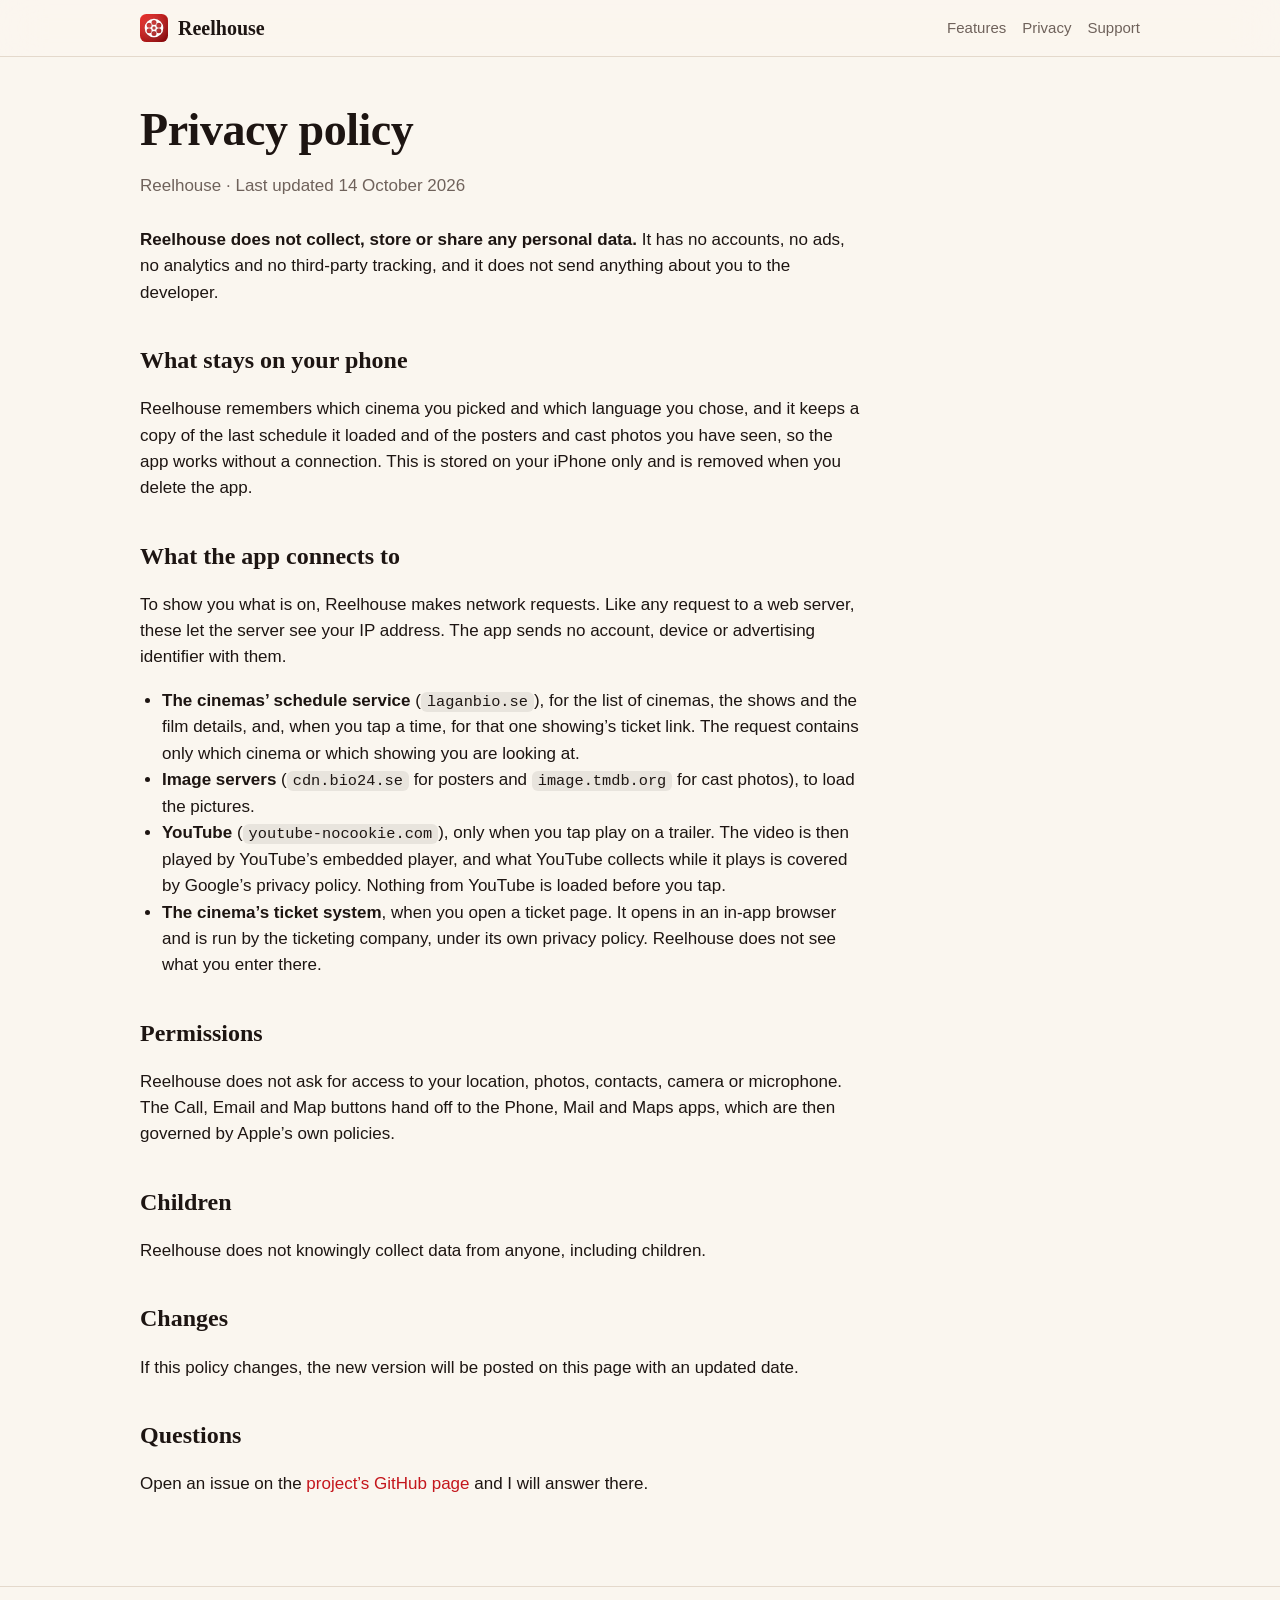
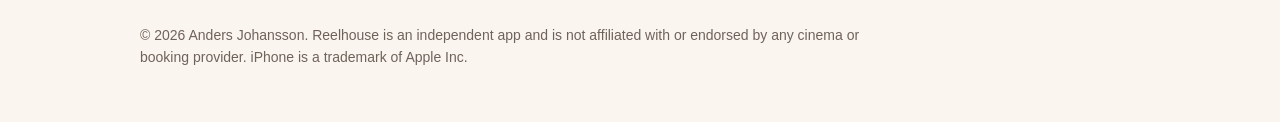
==== privacy.html @ 4448a826 "Site: home, privacy and support pages, with an app icon whose reel spins on scroll Co-Authored-By: C" ====
<!doctype html>
<html lang="en">
<head>
  <meta charset="utf-8">
  <meta name="viewport" content="width=device-width, initial-scale=1">
  <title>Privacy policy – Reelhouse</title>
  <meta name="description" content="Reelhouse does not collect, store or share any personal data. Read what the app connects to and what it keeps on your phone.">
  <meta name="theme-color" content="#78101a">
  <link rel="icon" type="image/png" href="assets/favicon.png">
  <link rel="apple-touch-icon" href="assets/apple-touch-icon.png">
  <link rel="stylesheet" href="style.css">
</head>
<body>
<header class="site-header">
  <div class="wrap">
    <a class="brand" href="./"><span class="brand-icon"><svg class="app-icon" viewBox="0 0 1024 1024" aria-hidden="true" xmlns="http://www.w3.org/2000/svg"><defs><linearGradient id="gp" x1="0" y1="0" x2="1" y2="1"><stop offset="0" stop-color="#ed332e"/><stop offset="1" stop-color="#800509"/></linearGradient><radialGradient id="wp" cx=".5" cy=".5" r=".55"><stop offset="0" stop-color="#fff" stop-opacity=".18"/><stop offset="1" stop-color="#fff" stop-opacity="0"/></radialGradient><clipPath id="cp"><rect width="1024" height="1024" rx="229"/></clipPath><filter id="sp" x="-20%" y="-20%" width="140%" height="140%"><feDropShadow dx="0" dy="14" stdDeviation="18" flood-opacity=".35"/></filter></defs><g clip-path="url(#cp)"><rect width="1024" height="1024" fill="url(#gp)"/><rect width="1024" height="1024" fill="url(#wp)"/><g filter="url(#sp)"><g class="reel"><path fill="#fff" fill-rule="evenodd" d="M172.0 512.0a340 340 0 1 0 680 0a340 340 0 1 0 -680 0ZM597.5 614.5a92 92 0 1 0 184 0a92 92 0 1 0 -184 0ZM420.0 717.0a92 92 0 1 0 184 0a92 92 0 1 0 -184 0ZM242.5 614.5a92 92 0 1 0 184 0a92 92 0 1 0 -184 0ZM242.5 409.5a92 92 0 1 0 184 0a92 92 0 1 0 -184 0ZM420.0 307.0a92 92 0 1 0 184 0a92 92 0 1 0 -184 0ZM597.5 409.5a92 92 0 1 0 184 0a92 92 0 1 0 -184 0ZM450.0 512.0a62 62 0 1 0 124 0a62 62 0 1 0 -124 0Z"/></g></g></g></svg></span>Reelhouse</a>
    <nav aria-label="Main"><a href="./#features">Features</a><a href="privacy.html">Privacy</a><a href="support.html">Support</a></nav>
  </div>
</header>
<main class="wrap">
  <article class="prose">
    <h1>Privacy policy</h1>
    <p class="meta">Reelhouse &middot; Last updated 14 October 2026</p>

    <p><strong>Reelhouse does not collect, store or share any personal data.</strong> It has no accounts, no ads, no analytics and no third-party tracking, and it does not send anything about you to the developer.</p>

    <h2>What stays on your phone</h2>
    <p>Reelhouse remembers which cinema you picked and which language you chose, and it keeps a copy of the last schedule it loaded and of the posters and cast photos you have seen, so the app works without a connection. This is stored on your iPhone only and is removed when you delete the app.</p>

    <h2>What the app connects to</h2>
    <p>To show you what is on, Reelhouse makes network requests. Like any request to a web server, these let the server see your IP address. The app sends no account, device or advertising identifier with them.</p>
    <ul>
      <li><strong>The cinemas&rsquo; schedule service</strong> (<code>laganbio.se</code>), for the list of cinemas, the shows and the film details, and, when you tap a time, for that one showing&rsquo;s ticket link. The request contains only which cinema or which showing you are looking at.</li>
      <li><strong>Image servers</strong> (<code>cdn.bio24.se</code> for posters and <code>image.tmdb.org</code> for cast photos), to load the pictures.</li>
      <li><strong>YouTube</strong> (<code>youtube-nocookie.com</code>), only when you tap play on a trailer. The video is then played by YouTube&rsquo;s embedded player, and what YouTube collects while it plays is covered by Google&rsquo;s privacy policy. Nothing from YouTube is loaded before you tap.</li>
      <li><strong>The cinema&rsquo;s ticket system</strong>, when you open a ticket page. It opens in an in-app browser and is run by the ticketing company, under its own privacy policy. Reelhouse does not see what you enter there.</li>
    </ul>

    <h2>Permissions</h2>
    <p>Reelhouse does not ask for access to your location, photos, contacts, camera or microphone. The Call, Email and Map buttons hand off to the Phone, Mail and Maps apps, which are then governed by Apple&rsquo;s own policies.</p>

    <h2>Children</h2>
    <p>Reelhouse does not knowingly collect data from anyone, including children.</p>

    <h2>Changes</h2>
    <p>If this policy changes, the new version will be posted on this page with an updated date.</p>

    <h2>Questions</h2>
    <p>Open an issue on the <a href="https://github.com/iDrewn/reelhouse-web/issues">project&rsquo;s GitHub page</a> and I will answer there.</p>
  </article>
</main>
<footer>
  <div class="wrap">
    <p>&copy; 2026 Anders Johansson. Reelhouse is an independent app and is not affiliated with or endorsed by any cinema or booking provider. iPhone is a trademark of Apple Inc.</p>
  </div>
</footer>
<script src="assets/spin.js" defer></script>
</body>
</html>
---- style.css ----
:root {
  --bg: #faf6ef;
  --surface: #ffffff;
  --text: #1d1512;
  --muted: #6f625b;
  --line: #e4d9cc;
  --accent: #c4161c;
  --gold: #a96f08;
  --gold-bright: #f2b53c;
  --cream: #fff3dc;
  --radius: 18px;
  --maxw: 1040px;
  --serif: ui-serif, "Iowan Old Style", "Palatino Linotype", Palatino, Georgia, serif;
}
@media (prefers-color-scheme: dark) {
  :root {
    --bg: #0e0a0a;
    --surface: #1a1413;
    --text: #f6efe6;
    --muted: #b5a79b;
    --line: #3a2d2a;
    --accent: #ff6a5f;
    --gold: #f2b53c;
  }
}
* { box-sizing: border-box; }
html { -webkit-text-size-adjust: 100%; scroll-behavior: smooth; }
body {
  margin: 0;
  background: var(--bg);
  color: var(--text);
  font: 17px/1.55 -apple-system, BlinkMacSystemFont, "SF Pro Text", "Segoe UI", Roboto, Helvetica, Arial, sans-serif;
}
a { color: var(--accent); text-decoration: none; }
a:hover { text-decoration: underline; }
img { max-width: 100%; height: auto; display: block; }
.wrap { max-width: var(--maxw); margin: 0 auto; padding: 0 20px; }

/* Header */
.site-header { position: sticky; top: 0; z-index: 10; backdrop-filter: saturate(180%) blur(20px); -webkit-backdrop-filter: saturate(180%) blur(20px);
  background: color-mix(in srgb, var(--bg) 82%, transparent); border-bottom: 1px solid var(--line); }
.site-header .wrap { display: flex; align-items: center; justify-content: space-between; flex-wrap: wrap; gap: 2px 16px; min-height: 56px; padding-top: 8px; padding-bottom: 8px; }
.brand { display: flex; align-items: center; gap: 10px; font-family: var(--serif); font-weight: 800; font-size: 20px; color: var(--text); }
.brand-icon { display: block; width: 28px; height: 28px; }
.app-icon { display: block; width: 100%; height: 100%; }
nav a { margin-right: 16px; color: var(--muted); font-size: 15px; white-space: nowrap; }
nav a:last-child { margin-right: 0; }
nav a:hover { color: var(--text); text-decoration: none; }

/* Hero: a curtain, a spotlight and a row of marquee bulbs. Always dark. */
.stage {
  color: var(--cream);
  background:
    radial-gradient(ellipse 60% 55% at 50% 38%, rgba(255, 214, 140, .22), transparent 70%),
    repeating-linear-gradient(90deg, rgba(0, 0, 0, .14) 0 18px, transparent 18px 46px),
    linear-gradient(160deg, #78101a 0%, #3d0a10 55%, #14070a 100%);
}
.hero { padding: 72px 0 40px; text-align: center; }
.hero .icon { width: 128px; height: 128px; margin: 0 auto 24px; filter: drop-shadow(0 18px 26px rgba(0, 0, 0, .55)); }
.hero h1 { font-family: var(--serif); font-size: clamp(44px, 9vw, 78px); line-height: 1.02; margin: 0 0 14px; letter-spacing: -0.01em; color: var(--cream); text-shadow: 0 2px 24px rgba(0, 0, 0, .4); }
.hero p.lead { font-size: clamp(19px, 3vw, 24px); color: rgba(255, 243, 220, .82); max-width: 640px; margin: 0 auto 26px; }
.badge { display: inline-flex; align-items: center; gap: 8px; padding: 6px 16px; border-radius: 999px; border: 1px solid rgba(242, 181, 60, .6); background: rgba(0, 0, 0, .28);
  font-size: 13px; letter-spacing: .08em; text-transform: uppercase; color: var(--gold-bright); }
.badge::before { content: ""; width: 8px; height: 8px; border-radius: 50%; background: var(--gold-bright); box-shadow: 0 0 10px 2px rgba(242, 181, 60, .7); }
.hero .showcase { margin-top: 48px; display: flex; gap: 22px; justify-content: center; align-items: flex-end; flex-wrap: wrap; }
.hero .showcase img { width: min(300px, 28vw); min-width: 210px; border-radius: 34px; box-shadow: 0 28px 56px rgba(0, 0, 0, .6); }
.hero .showcase img.center { transform: translateY(-18px); width: min(330px, 30vw); min-width: 230px; }
.hero .note { margin: 18px auto 0; color: rgba(255, 243, 220, .6); font-size: 14px; }
.bulbs { height: 18px; background: radial-gradient(circle at 11px 9px, var(--gold-bright) 3.5px, rgba(242, 181, 60, 0) 6px) 0 0 / 28px 18px repeat-x; opacity: .95; }

/* Sections */
section { padding: 60px 0; }
section h2 { font-family: var(--serif); font-size: clamp(28px, 5vw, 42px); line-height: 1.1; letter-spacing: -0.01em; margin: 0 0 12px; }
section .sub { color: var(--muted); max-width: 640px; margin: 0 0 32px; }
.grid { display: grid; gap: 18px; grid-template-columns: repeat(auto-fit, minmax(260px, 1fr)); }

/* Ticket-stub cards */
.ticket { position: relative; background: var(--surface); border: 1px solid var(--line); border-radius: 14px; padding: 24px 24px 22px 30px; overflow: hidden; }
.ticket::before { content: ""; position: absolute; left: 0; top: 0; bottom: 0; width: 8px;
  background: radial-gradient(circle at 0 9px, var(--bg) 4px, transparent 4.5px) 0 0 / 8px 18px repeat-y, var(--accent); opacity: .95; }
.ticket h3 { margin: 0 0 6px; font-family: var(--serif); font-size: 21px; }
.ticket p { margin: 0; color: var(--muted); }
.ticket .kicker { font-size: 12px; letter-spacing: .1em; text-transform: uppercase; color: var(--gold); font-weight: 700; margin-bottom: 8px; }

/* Screens on a film strip */
.reel { background: #120d0c; color: #f6efe6; padding: 72px 0; position: relative; }
.reel::before, .reel::after { content: ""; position: absolute; left: 0; right: 0; height: 14px;
  background: repeating-linear-gradient(90deg, var(--bg) 0 16px, transparent 16px 34px); opacity: .9; }
.reel::before { top: 22px; }
.reel::after { bottom: 22px; }
.reel h2 { color: #fff3dc; }
.reel .sub { color: #b9aaa0; }
.screens { display: grid; gap: 18px; grid-template-columns: repeat(auto-fit, minmax(170px, 1fr)); align-items: start; }
.screens figure { margin: 0; }
.screens img { border-radius: 22px; border: 1px solid rgba(255, 255, 255, .12); box-shadow: 0 18px 36px rgba(0, 0, 0, .5); }
.screens figcaption { margin-top: 10px; color: #b9aaa0; font-size: 14px; text-align: center; }

.facts { display: grid; gap: 28px; grid-template-columns: repeat(auto-fit, minmax(300px, 1fr)); }
.facts h3 { margin: 0 0 8px; font-family: var(--serif); font-size: 20px; }
.facts ul { margin: 0; padding-left: 20px; color: var(--muted); }
.facts li { margin: 4px 0; }

/* Text pages */
.prose { max-width: 720px; padding: 48px 0 72px; }
.prose h1 { font-family: var(--serif); font-size: clamp(32px, 6vw, 46px); line-height: 1.1; margin: 0 0 8px; letter-spacing: -0.01em; }
.prose h2 { font-family: var(--serif); font-size: 24px; margin: 36px 0 8px; }
.prose p, .prose li { color: var(--text); }
.prose .meta { color: var(--muted); margin-bottom: 28px; }
.prose ul { padding-left: 22px; }
.prose code { background: color-mix(in srgb, var(--text) 8%, transparent); padding: 1px 6px; border-radius: 6px; font-size: .9em; }
.prose details { background: var(--surface); border: 1px solid var(--line); border-radius: 14px; padding: 14px 18px; margin: 12px 0; }
.prose summary { cursor: pointer; font-weight: 600; }
.prose details p { margin: 10px 0 0; color: var(--muted); }

.button { display: inline-block; padding: 11px 22px; border-radius: 999px; background: var(--accent); color: #fff; font-weight: 600; }
.button:hover { text-decoration: none; filter: brightness(1.08); }
.button.secondary { background: var(--surface); color: var(--text); border: 1px solid var(--line); }

footer { border-top: 1px solid var(--line); padding: 32px 0 48px; color: var(--muted); font-size: 14px; }
footer p { margin: 6px 0; max-width: 760px; }
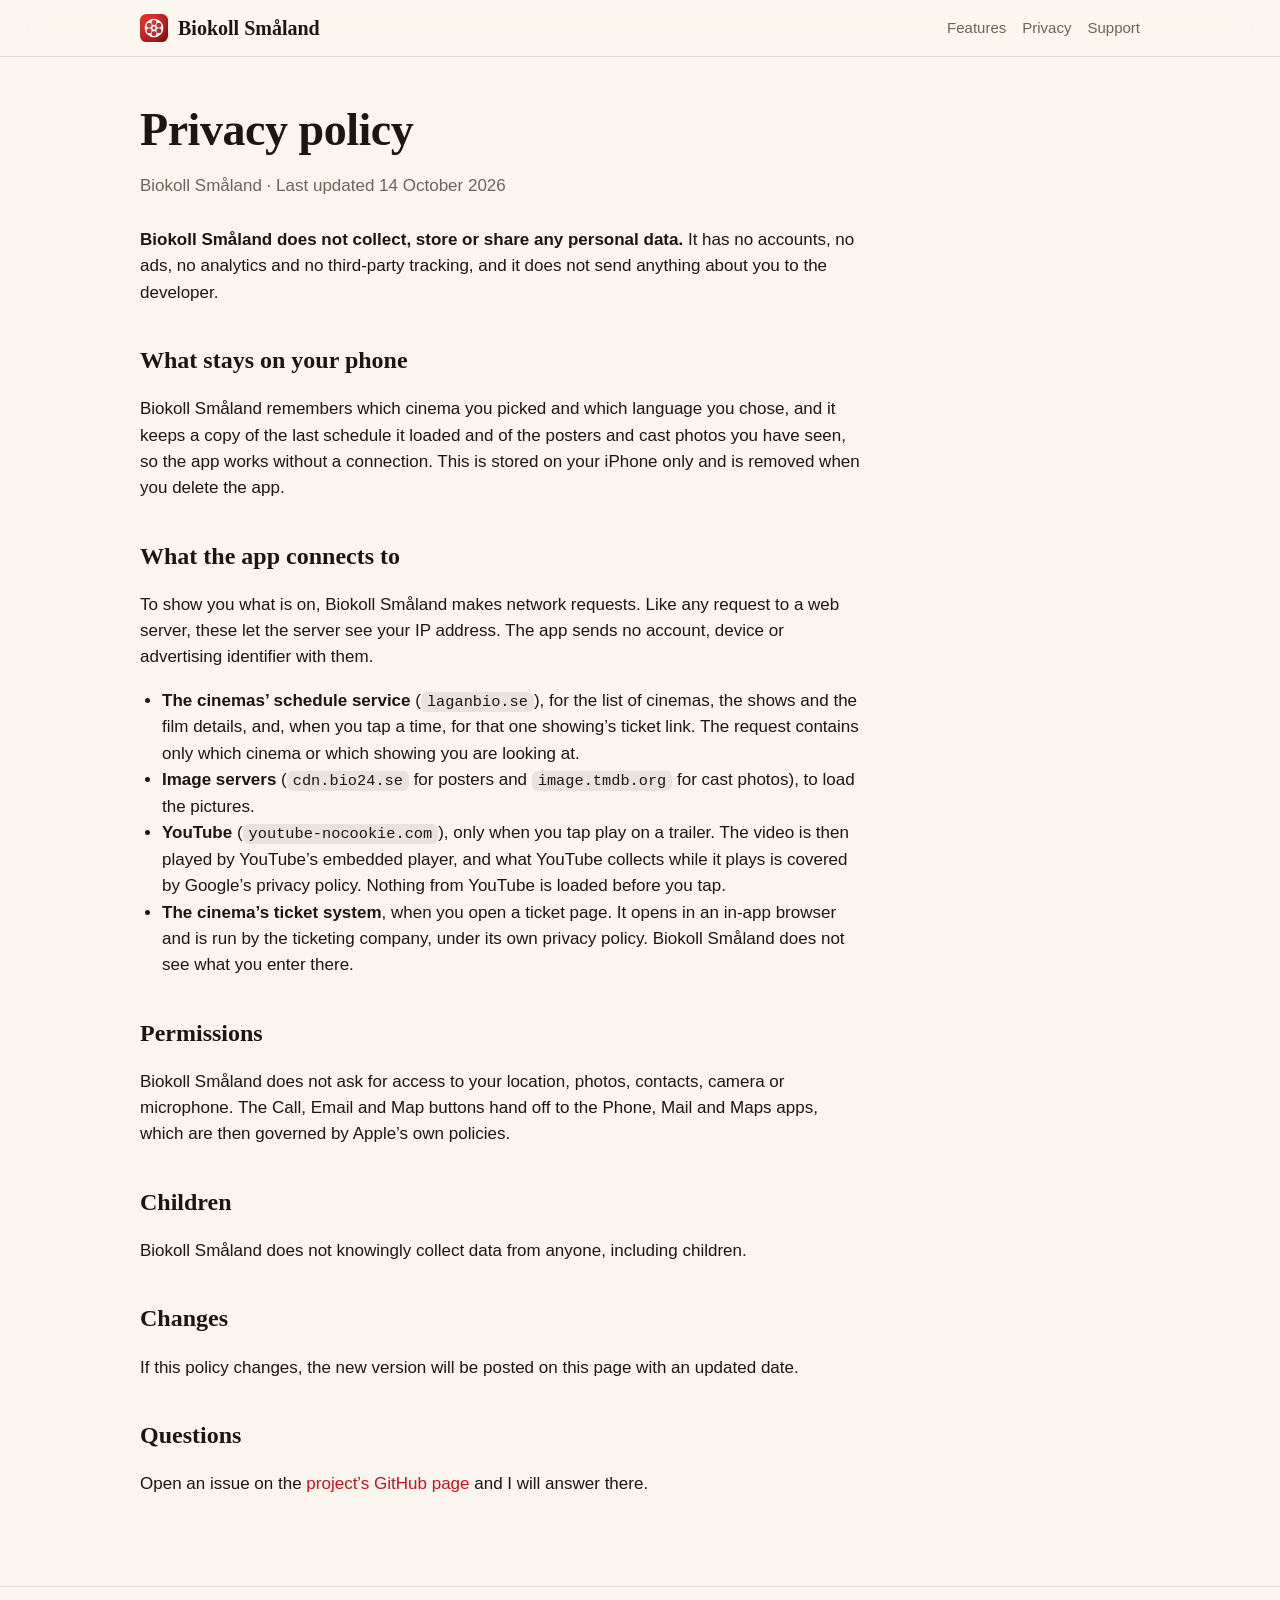
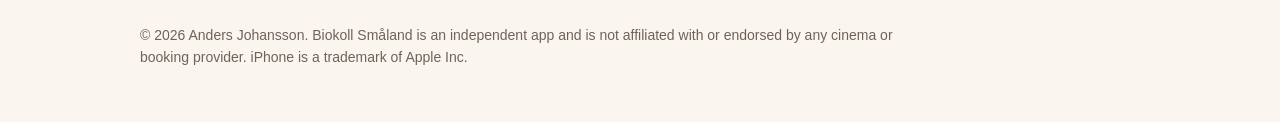
==== commit 03ab04af: "Site: the app is now called Biokoll Småland (pages, social preview and README) Co-Authored-By: Claud" ====
--- a/privacy.html
+++ b/privacy.html
@@ -3,8 +3,8 @@
 <head>
   <meta charset="utf-8">
   <meta name="viewport" content="width=device-width, initial-scale=1">
-  <title>Privacy policy – Reelhouse</title>
-  <meta name="description" content="Reelhouse does not collect, store or share any personal data. Read what the app connects to and what it keeps on your phone.">
+  <title>Privacy policy – Biokoll Sm&aring;land</title>
+  <meta name="description" content="Biokoll Sm&aring;land does not collect, store or share any personal data. Read what the app connects to and what it keeps on your phone.">
   <meta name="theme-color" content="#78101a">
   <link rel="icon" type="image/png" href="assets/favicon.png">
   <link rel="apple-touch-icon" href="assets/apple-touch-icon.png">
@@ -13,34 +13,34 @@
 <body>
 <header class="site-header">
   <div class="wrap">
-    <a class="brand" href="./"><span class="brand-icon"><svg class="app-icon" viewBox="0 0 1024 1024" aria-hidden="true" xmlns="http://www.w3.org/2000/svg"><defs><linearGradient id="gp" x1="0" y1="0" x2="1" y2="1"><stop offset="0" stop-color="#ed332e"/><stop offset="1" stop-color="#800509"/></linearGradient><radialGradient id="wp" cx=".5" cy=".5" r=".55"><stop offset="0" stop-color="#fff" stop-opacity=".18"/><stop offset="1" stop-color="#fff" stop-opacity="0"/></radialGradient><clipPath id="cp"><rect width="1024" height="1024" rx="229"/></clipPath><filter id="sp" x="-20%" y="-20%" width="140%" height="140%"><feDropShadow dx="0" dy="14" stdDeviation="18" flood-opacity=".35"/></filter></defs><g clip-path="url(#cp)"><rect width="1024" height="1024" fill="url(#gp)"/><rect width="1024" height="1024" fill="url(#wp)"/><g filter="url(#sp)"><g class="reel"><path fill="#fff" fill-rule="evenodd" d="M172.0 512.0a340 340 0 1 0 680 0a340 340 0 1 0 -680 0ZM597.5 614.5a92 92 0 1 0 184 0a92 92 0 1 0 -184 0ZM420.0 717.0a92 92 0 1 0 184 0a92 92 0 1 0 -184 0ZM242.5 614.5a92 92 0 1 0 184 0a92 92 0 1 0 -184 0ZM242.5 409.5a92 92 0 1 0 184 0a92 92 0 1 0 -184 0ZM420.0 307.0a92 92 0 1 0 184 0a92 92 0 1 0 -184 0ZM597.5 409.5a92 92 0 1 0 184 0a92 92 0 1 0 -184 0ZM450.0 512.0a62 62 0 1 0 124 0a62 62 0 1 0 -124 0Z"/></g></g></g></svg></span>Reelhouse</a>
+    <a class="brand" href="./"><span class="brand-icon"><svg class="app-icon" viewBox="0 0 1024 1024" aria-hidden="true" xmlns="http://www.w3.org/2000/svg"><defs><linearGradient id="gp" x1="0" y1="0" x2="1" y2="1"><stop offset="0" stop-color="#ed332e"/><stop offset="1" stop-color="#800509"/></linearGradient><radialGradient id="wp" cx=".5" cy=".5" r=".55"><stop offset="0" stop-color="#fff" stop-opacity=".18"/><stop offset="1" stop-color="#fff" stop-opacity="0"/></radialGradient><clipPath id="cp"><rect width="1024" height="1024" rx="229"/></clipPath><filter id="sp" x="-20%" y="-20%" width="140%" height="140%"><feDropShadow dx="0" dy="14" stdDeviation="18" flood-opacity=".35"/></filter></defs><g clip-path="url(#cp)"><rect width="1024" height="1024" fill="url(#gp)"/><rect width="1024" height="1024" fill="url(#wp)"/><g filter="url(#sp)"><g class="reel"><path fill="#fff" fill-rule="evenodd" d="M172.0 512.0a340 340 0 1 0 680 0a340 340 0 1 0 -680 0ZM597.5 614.5a92 92 0 1 0 184 0a92 92 0 1 0 -184 0ZM420.0 717.0a92 92 0 1 0 184 0a92 92 0 1 0 -184 0ZM242.5 614.5a92 92 0 1 0 184 0a92 92 0 1 0 -184 0ZM242.5 409.5a92 92 0 1 0 184 0a92 92 0 1 0 -184 0ZM420.0 307.0a92 92 0 1 0 184 0a92 92 0 1 0 -184 0ZM597.5 409.5a92 92 0 1 0 184 0a92 92 0 1 0 -184 0ZM450.0 512.0a62 62 0 1 0 124 0a62 62 0 1 0 -124 0Z"/></g></g></g></svg></span>Biokoll Sm&aring;land</a>
     <nav aria-label="Main"><a href="./#features">Features</a><a href="privacy.html">Privacy</a><a href="support.html">Support</a></nav>
   </div>
 </header>
 <main class="wrap">
   <article class="prose">
     <h1>Privacy policy</h1>
-    <p class="meta">Reelhouse &middot; Last updated 14 October 2026</p>
+    <p class="meta">Biokoll Sm&aring;land &middot; Last updated 14 October 2026</p>
 
-    <p><strong>Reelhouse does not collect, store or share any personal data.</strong> It has no accounts, no ads, no analytics and no third-party tracking, and it does not send anything about you to the developer.</p>
+    <p><strong>Biokoll Sm&aring;land does not collect, store or share any personal data.</strong> It has no accounts, no ads, no analytics and no third-party tracking, and it does not send anything about you to the developer.</p>
 
     <h2>What stays on your phone</h2>
-    <p>Reelhouse remembers which cinema you picked and which language you chose, and it keeps a copy of the last schedule it loaded and of the posters and cast photos you have seen, so the app works without a connection. This is stored on your iPhone only and is removed when you delete the app.</p>
+    <p>Biokoll Sm&aring;land remembers which cinema you picked and which language you chose, and it keeps a copy of the last schedule it loaded and of the posters and cast photos you have seen, so the app works without a connection. This is stored on your iPhone only and is removed when you delete the app.</p>
 
     <h2>What the app connects to</h2>
-    <p>To show you what is on, Reelhouse makes network requests. Like any request to a web server, these let the server see your IP address. The app sends no account, device or advertising identifier with them.</p>
+    <p>To show you what is on, Biokoll Sm&aring;land makes network requests. Like any request to a web server, these let the server see your IP address. The app sends no account, device or advertising identifier with them.</p>
     <ul>
       <li><strong>The cinemas&rsquo; schedule service</strong> (<code>laganbio.se</code>), for the list of cinemas, the shows and the film details, and, when you tap a time, for that one showing&rsquo;s ticket link. The request contains only which cinema or which showing you are looking at.</li>
       <li><strong>Image servers</strong> (<code>cdn.bio24.se</code> for posters and <code>image.tmdb.org</code> for cast photos), to load the pictures.</li>
       <li><strong>YouTube</strong> (<code>youtube-nocookie.com</code>), only when you tap play on a trailer. The video is then played by YouTube&rsquo;s embedded player, and what YouTube collects while it plays is covered by Google&rsquo;s privacy policy. Nothing from YouTube is loaded before you tap.</li>
-      <li><strong>The cinema&rsquo;s ticket system</strong>, when you open a ticket page. It opens in an in-app browser and is run by the ticketing company, under its own privacy policy. Reelhouse does not see what you enter there.</li>
+      <li><strong>The cinema&rsquo;s ticket system</strong>, when you open a ticket page. It opens in an in-app browser and is run by the ticketing company, under its own privacy policy. Biokoll Sm&aring;land does not see what you enter there.</li>
     </ul>
 
     <h2>Permissions</h2>
-    <p>Reelhouse does not ask for access to your location, photos, contacts, camera or microphone. The Call, Email and Map buttons hand off to the Phone, Mail and Maps apps, which are then governed by Apple&rsquo;s own policies.</p>
+    <p>Biokoll Sm&aring;land does not ask for access to your location, photos, contacts, camera or microphone. The Call, Email and Map buttons hand off to the Phone, Mail and Maps apps, which are then governed by Apple&rsquo;s own policies.</p>
 
     <h2>Children</h2>
-    <p>Reelhouse does not knowingly collect data from anyone, including children.</p>
+    <p>Biokoll Sm&aring;land does not knowingly collect data from anyone, including children.</p>
 
     <h2>Changes</h2>
     <p>If this policy changes, the new version will be posted on this page with an updated date.</p>
@@ -51,7 +51,7 @@
 </main>
 <footer>
   <div class="wrap">
-    <p>&copy; 2026 Anders Johansson. Reelhouse is an independent app and is not affiliated with or endorsed by any cinema or booking provider. iPhone is a trademark of Apple Inc.</p>
+    <p>&copy; 2026 Anders Johansson. Biokoll Sm&aring;land is an independent app and is not affiliated with or endorsed by any cinema or booking provider. iPhone is a trademark of Apple Inc.</p>
   </div>
 </footer>
 <script src="assets/spin.js" defer></script>
--- a/style.css
+++ b/style.css
@@ -57,7 +57,7 @@
 }
 .hero { padding: 72px 0 40px; text-align: center; }
 .hero .icon { width: 128px; height: 128px; margin: 0 auto 24px; filter: drop-shadow(0 18px 26px rgba(0, 0, 0, .55)); }
-.hero h1 { font-family: var(--serif); font-size: clamp(44px, 9vw, 78px); line-height: 1.02; margin: 0 0 14px; letter-spacing: -0.01em; color: var(--cream); text-shadow: 0 2px 24px rgba(0, 0, 0, .4); }
+.hero h1 { font-family: var(--serif); font-size: clamp(38px, 8vw, 72px); line-height: 1.02; margin: 0 0 14px; letter-spacing: -0.01em; color: var(--cream); text-shadow: 0 2px 24px rgba(0, 0, 0, .4); }
 .hero p.lead { font-size: clamp(19px, 3vw, 24px); color: rgba(255, 243, 220, .82); max-width: 640px; margin: 0 auto 26px; }
 .badge { display: inline-flex; align-items: center; gap: 8px; padding: 6px 16px; border-radius: 999px; border: 1px solid rgba(242, 181, 60, .6); background: rgba(0, 0, 0, .28);
   font-size: 13px; letter-spacing: .08em; text-transform: uppercase; color: var(--gold-bright); }
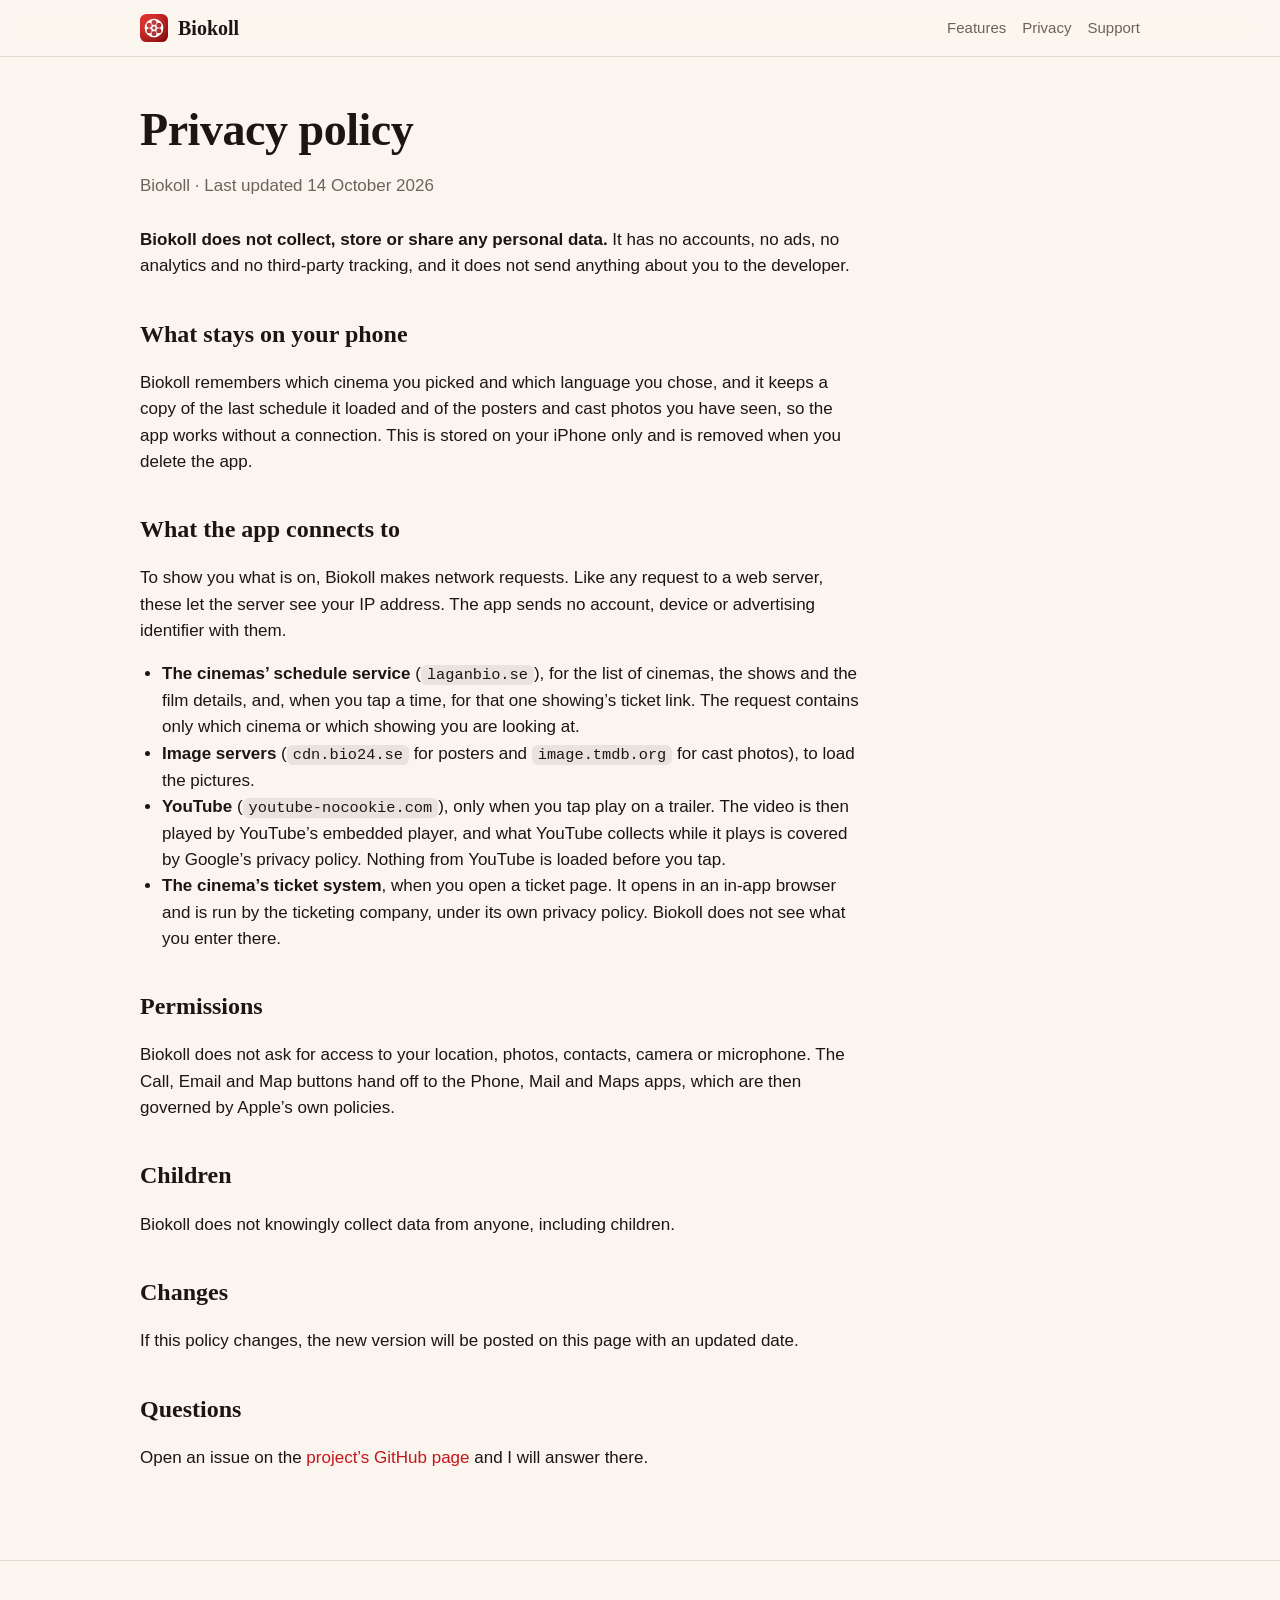
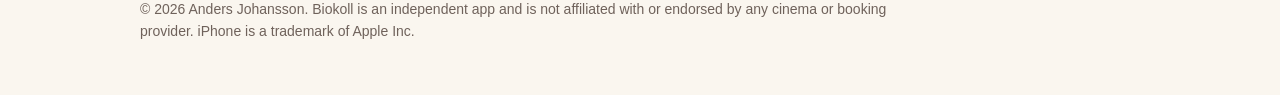
==== commit 5f6c4dcd: "Site: the app is now called Biokoll, with screenshots of the new title layout Co-Authored-By: Claude" ====
--- a/privacy.html
+++ b/privacy.html
@@ -3,8 +3,8 @@
 <head>
   <meta charset="utf-8">
   <meta name="viewport" content="width=device-width, initial-scale=1">
-  <title>Privacy policy – Biokoll Sm&aring;land</title>
-  <meta name="description" content="Biokoll Sm&aring;land does not collect, store or share any personal data. Read what the app connects to and what it keeps on your phone.">
+  <title>Privacy policy – Biokoll</title>
+  <meta name="description" content="Biokoll does not collect, store or share any personal data. Read what the app connects to and what it keeps on your phone.">
   <meta name="theme-color" content="#78101a">
   <link rel="icon" type="image/png" href="assets/favicon.png">
   <link rel="apple-touch-icon" href="assets/apple-touch-icon.png">
@@ -13,34 +13,34 @@
 <body>
 <header class="site-header">
   <div class="wrap">
-    <a class="brand" href="./"><span class="brand-icon"><svg class="app-icon" viewBox="0 0 1024 1024" aria-hidden="true" xmlns="http://www.w3.org/2000/svg"><defs><linearGradient id="gp" x1="0" y1="0" x2="1" y2="1"><stop offset="0" stop-color="#ed332e"/><stop offset="1" stop-color="#800509"/></linearGradient><radialGradient id="wp" cx=".5" cy=".5" r=".55"><stop offset="0" stop-color="#fff" stop-opacity=".18"/><stop offset="1" stop-color="#fff" stop-opacity="0"/></radialGradient><clipPath id="cp"><rect width="1024" height="1024" rx="229"/></clipPath><filter id="sp" x="-20%" y="-20%" width="140%" height="140%"><feDropShadow dx="0" dy="14" stdDeviation="18" flood-opacity=".35"/></filter></defs><g clip-path="url(#cp)"><rect width="1024" height="1024" fill="url(#gp)"/><rect width="1024" height="1024" fill="url(#wp)"/><g filter="url(#sp)"><g class="reel"><path fill="#fff" fill-rule="evenodd" d="M172.0 512.0a340 340 0 1 0 680 0a340 340 0 1 0 -680 0ZM597.5 614.5a92 92 0 1 0 184 0a92 92 0 1 0 -184 0ZM420.0 717.0a92 92 0 1 0 184 0a92 92 0 1 0 -184 0ZM242.5 614.5a92 92 0 1 0 184 0a92 92 0 1 0 -184 0ZM242.5 409.5a92 92 0 1 0 184 0a92 92 0 1 0 -184 0ZM420.0 307.0a92 92 0 1 0 184 0a92 92 0 1 0 -184 0ZM597.5 409.5a92 92 0 1 0 184 0a92 92 0 1 0 -184 0ZM450.0 512.0a62 62 0 1 0 124 0a62 62 0 1 0 -124 0Z"/></g></g></g></svg></span>Biokoll Sm&aring;land</a>
+    <a class="brand" href="./"><span class="brand-icon"><svg class="app-icon" viewBox="0 0 1024 1024" aria-hidden="true" xmlns="http://www.w3.org/2000/svg"><defs><linearGradient id="gp" x1="0" y1="0" x2="1" y2="1"><stop offset="0" stop-color="#ed332e"/><stop offset="1" stop-color="#800509"/></linearGradient><radialGradient id="wp" cx=".5" cy=".5" r=".55"><stop offset="0" stop-color="#fff" stop-opacity=".18"/><stop offset="1" stop-color="#fff" stop-opacity="0"/></radialGradient><clipPath id="cp"><rect width="1024" height="1024" rx="229"/></clipPath><filter id="sp" x="-20%" y="-20%" width="140%" height="140%"><feDropShadow dx="0" dy="14" stdDeviation="18" flood-opacity=".35"/></filter></defs><g clip-path="url(#cp)"><rect width="1024" height="1024" fill="url(#gp)"/><rect width="1024" height="1024" fill="url(#wp)"/><g filter="url(#sp)"><g class="reel"><path fill="#fff" fill-rule="evenodd" d="M172.0 512.0a340 340 0 1 0 680 0a340 340 0 1 0 -680 0ZM597.5 614.5a92 92 0 1 0 184 0a92 92 0 1 0 -184 0ZM420.0 717.0a92 92 0 1 0 184 0a92 92 0 1 0 -184 0ZM242.5 614.5a92 92 0 1 0 184 0a92 92 0 1 0 -184 0ZM242.5 409.5a92 92 0 1 0 184 0a92 92 0 1 0 -184 0ZM420.0 307.0a92 92 0 1 0 184 0a92 92 0 1 0 -184 0ZM597.5 409.5a92 92 0 1 0 184 0a92 92 0 1 0 -184 0ZM450.0 512.0a62 62 0 1 0 124 0a62 62 0 1 0 -124 0Z"/></g></g></g></svg></span>Biokoll</a>
     <nav aria-label="Main"><a href="./#features">Features</a><a href="privacy.html">Privacy</a><a href="support.html">Support</a></nav>
   </div>
 </header>
 <main class="wrap">
   <article class="prose">
     <h1>Privacy policy</h1>
-    <p class="meta">Biokoll Sm&aring;land &middot; Last updated 14 October 2026</p>
+    <p class="meta">Biokoll &middot; Last updated 14 October 2026</p>
 
-    <p><strong>Biokoll Sm&aring;land does not collect, store or share any personal data.</strong> It has no accounts, no ads, no analytics and no third-party tracking, and it does not send anything about you to the developer.</p>
+    <p><strong>Biokoll does not collect, store or share any personal data.</strong> It has no accounts, no ads, no analytics and no third-party tracking, and it does not send anything about you to the developer.</p>
 
     <h2>What stays on your phone</h2>
-    <p>Biokoll Sm&aring;land remembers which cinema you picked and which language you chose, and it keeps a copy of the last schedule it loaded and of the posters and cast photos you have seen, so the app works without a connection. This is stored on your iPhone only and is removed when you delete the app.</p>
+    <p>Biokoll remembers which cinema you picked and which language you chose, and it keeps a copy of the last schedule it loaded and of the posters and cast photos you have seen, so the app works without a connection. This is stored on your iPhone only and is removed when you delete the app.</p>
 
     <h2>What the app connects to</h2>
-    <p>To show you what is on, Biokoll Sm&aring;land makes network requests. Like any request to a web server, these let the server see your IP address. The app sends no account, device or advertising identifier with them.</p>
+    <p>To show you what is on, Biokoll makes network requests. Like any request to a web server, these let the server see your IP address. The app sends no account, device or advertising identifier with them.</p>
     <ul>
       <li><strong>The cinemas&rsquo; schedule service</strong> (<code>laganbio.se</code>), for the list of cinemas, the shows and the film details, and, when you tap a time, for that one showing&rsquo;s ticket link. The request contains only which cinema or which showing you are looking at.</li>
       <li><strong>Image servers</strong> (<code>cdn.bio24.se</code> for posters and <code>image.tmdb.org</code> for cast photos), to load the pictures.</li>
       <li><strong>YouTube</strong> (<code>youtube-nocookie.com</code>), only when you tap play on a trailer. The video is then played by YouTube&rsquo;s embedded player, and what YouTube collects while it plays is covered by Google&rsquo;s privacy policy. Nothing from YouTube is loaded before you tap.</li>
-      <li><strong>The cinema&rsquo;s ticket system</strong>, when you open a ticket page. It opens in an in-app browser and is run by the ticketing company, under its own privacy policy. Biokoll Sm&aring;land does not see what you enter there.</li>
+      <li><strong>The cinema&rsquo;s ticket system</strong>, when you open a ticket page. It opens in an in-app browser and is run by the ticketing company, under its own privacy policy. Biokoll does not see what you enter there.</li>
     </ul>
 
     <h2>Permissions</h2>
-    <p>Biokoll Sm&aring;land does not ask for access to your location, photos, contacts, camera or microphone. The Call, Email and Map buttons hand off to the Phone, Mail and Maps apps, which are then governed by Apple&rsquo;s own policies.</p>
+    <p>Biokoll does not ask for access to your location, photos, contacts, camera or microphone. The Call, Email and Map buttons hand off to the Phone, Mail and Maps apps, which are then governed by Apple&rsquo;s own policies.</p>
 
     <h2>Children</h2>
-    <p>Biokoll Sm&aring;land does not knowingly collect data from anyone, including children.</p>
+    <p>Biokoll does not knowingly collect data from anyone, including children.</p>
 
     <h2>Changes</h2>
     <p>If this policy changes, the new version will be posted on this page with an updated date.</p>
@@ -51,7 +51,7 @@
 </main>
 <footer>
   <div class="wrap">
-    <p>&copy; 2026 Anders Johansson. Biokoll Sm&aring;land is an independent app and is not affiliated with or endorsed by any cinema or booking provider. iPhone is a trademark of Apple Inc.</p>
+    <p>&copy; 2026 Anders Johansson. Biokoll is an independent app and is not affiliated with or endorsed by any cinema or booking provider. iPhone is a trademark of Apple Inc.</p>
   </div>
 </footer>
 <script src="assets/spin.js" defer></script>
--- a/style.css
+++ b/style.css
@@ -57,7 +57,7 @@
 }
 .hero { padding: 72px 0 40px; text-align: center; }
 .hero .icon { width: 128px; height: 128px; margin: 0 auto 24px; filter: drop-shadow(0 18px 26px rgba(0, 0, 0, .55)); }
-.hero h1 { font-family: var(--serif); font-size: clamp(38px, 8vw, 72px); line-height: 1.02; margin: 0 0 14px; letter-spacing: -0.01em; color: var(--cream); text-shadow: 0 2px 24px rgba(0, 0, 0, .4); }
+.hero h1 { font-family: var(--serif); font-size: clamp(44px, 9vw, 78px); line-height: 1.02; margin: 0 0 14px; letter-spacing: -0.01em; color: var(--cream); text-shadow: 0 2px 24px rgba(0, 0, 0, .4); }
 .hero p.lead { font-size: clamp(19px, 3vw, 24px); color: rgba(255, 243, 220, .82); max-width: 640px; margin: 0 auto 26px; }
 .badge { display: inline-flex; align-items: center; gap: 8px; padding: 6px 16px; border-radius: 999px; border: 1px solid rgba(242, 181, 60, .6); background: rgba(0, 0, 0, .28);
   font-size: 13px; letter-spacing: .08em; text-transform: uppercase; color: var(--gold-bright); }
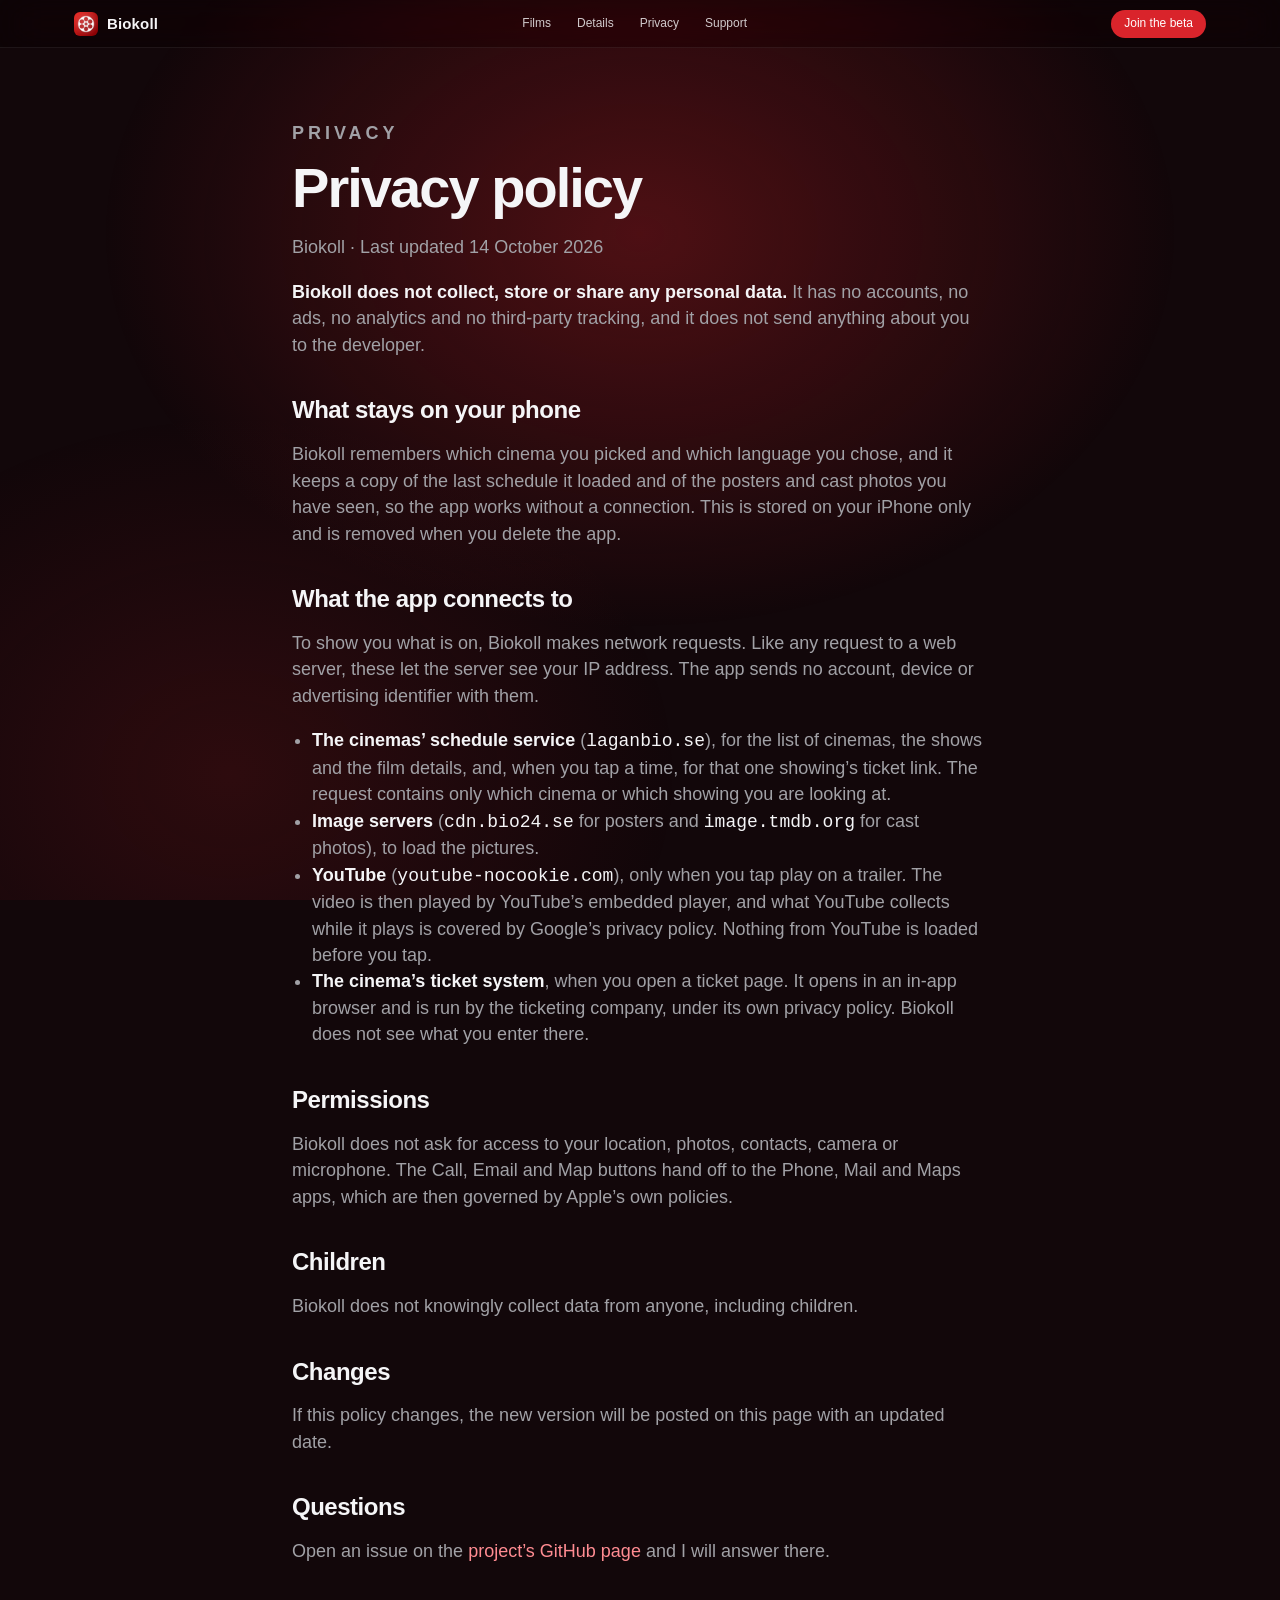
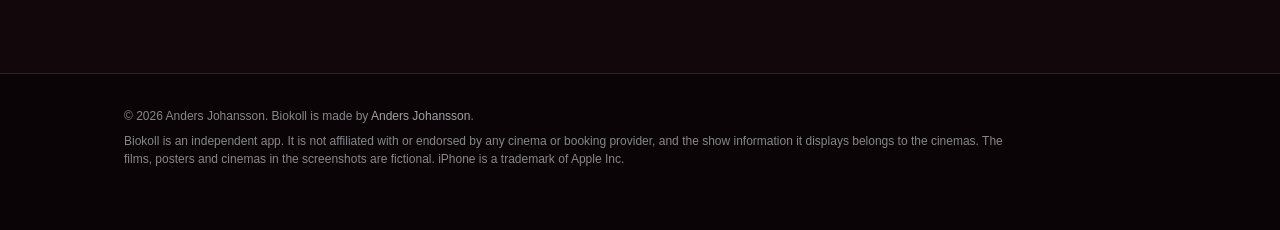
==== commit cda2a0fc: "Rebuild in the shared scroll-motion style: pinned stages, continuous colour, Framedevice mockups Co-" ====
--- a/privacy.html
+++ b/privacy.html
@@ -2,24 +2,26 @@
 <html lang="en">
 <head>
   <meta charset="utf-8">
-  <meta name="viewport" content="width=device-width, initial-scale=1">
+  <meta name="viewport" content="width=device-width, initial-scale=1, viewport-fit=cover">
   <title>Privacy policy – Biokoll</title>
-  <meta name="description" content="Biokoll does not collect, store or share any personal data. Read what the app connects to and what it keeps on your phone.">
-  <meta name="theme-color" content="#78101a">
+  <meta name="description" content="How Biokoll handles your data.">
+  <meta name="theme-color" content="#12070a">
   <link rel="icon" type="image/png" href="assets/favicon.png">
   <link rel="apple-touch-icon" href="assets/apple-touch-icon.png">
-  <link rel="stylesheet" href="style.css">
+  <link rel="stylesheet" href="motion.css">
+  <link rel="stylesheet" href="theme.css">
 </head>
 <body>
-<header class="site-header">
-  <div class="wrap">
-    <a class="brand" href="./"><span class="brand-icon"><svg class="app-icon" viewBox="0 0 1024 1024" aria-hidden="true" xmlns="http://www.w3.org/2000/svg"><defs><linearGradient id="gp" x1="0" y1="0" x2="1" y2="1"><stop offset="0" stop-color="#ed332e"/><stop offset="1" stop-color="#800509"/></linearGradient><radialGradient id="wp" cx=".5" cy=".5" r=".55"><stop offset="0" stop-color="#fff" stop-opacity=".18"/><stop offset="1" stop-color="#fff" stop-opacity="0"/></radialGradient><clipPath id="cp"><rect width="1024" height="1024" rx="229"/></clipPath><filter id="sp" x="-20%" y="-20%" width="140%" height="140%"><feDropShadow dx="0" dy="14" stdDeviation="18" flood-opacity=".35"/></filter></defs><g clip-path="url(#cp)"><rect width="1024" height="1024" fill="url(#gp)"/><rect width="1024" height="1024" fill="url(#wp)"/><g filter="url(#sp)"><g class="reel"><path fill="#fff" fill-rule="evenodd" d="M172.0 512.0a340 340 0 1 0 680 0a340 340 0 1 0 -680 0ZM597.5 614.5a92 92 0 1 0 184 0a92 92 0 1 0 -184 0ZM420.0 717.0a92 92 0 1 0 184 0a92 92 0 1 0 -184 0ZM242.5 614.5a92 92 0 1 0 184 0a92 92 0 1 0 -184 0ZM242.5 409.5a92 92 0 1 0 184 0a92 92 0 1 0 -184 0ZM420.0 307.0a92 92 0 1 0 184 0a92 92 0 1 0 -184 0ZM597.5 409.5a92 92 0 1 0 184 0a92 92 0 1 0 -184 0ZM450.0 512.0a62 62 0 1 0 124 0a62 62 0 1 0 -124 0Z"/></g></g></g></svg></span>Biokoll</a>
-    <nav aria-label="Main"><a href="./#features">Features</a><a href="privacy.html">Privacy</a><a href="support.html">Support</a></nav>
-  </div>
-</header>
-<main class="wrap">
+<div class="ambient" aria-hidden="true"></div>
+<header class="nav"><div class="wrap">
+  <a class="brand" href="./"><img src="assets/icon.png" alt="" width="24" height="24">Biokoll</a>
+  <ul><li><a href="./#films">Films</a></li><li><a href="./#details">Details</a></li><li><a href="./privacy.html">Privacy</a></li><li><a href="./support.html">Support</a></li></ul>
+  <a class="buy" href="https://testflight.apple.com/join/zVCBJX56">Join the beta</a>
+</div></header>
+<main class="doc">
   <article class="prose">
-    <h1>Privacy policy</h1>
+    <p class="eyebrow">Privacy</p>
+  <h1>Privacy policy</h1>
     <p class="meta">Biokoll &middot; Last updated 14 October 2026</p>
 
     <p><strong>Biokoll does not collect, store or share any personal data.</strong> It has no accounts, no ads, no analytics and no third-party tracking, and it does not send anything about you to the developer.</p>
@@ -49,11 +51,7 @@
     <p>Open an issue on the <a href="https://github.com/iDrewn/reelhouse-web/issues">project&rsquo;s GitHub page</a> and I will answer there.</p>
   </article>
 </main>
-<footer>
-  <div class="wrap">
-    <p>&copy; 2026 Anders Johansson. Biokoll is an independent app and is not affiliated with or endorsed by any cinema or booking provider. iPhone is a trademark of Apple Inc.</p>
-  </div>
-</footer>
-<script src="assets/spin.js" defer></script>
+<footer><div class="wrap"><p>&copy; 2026 Anders Johansson. Biokoll is made by <a href="https://github.com/iDrewn">Anders Johansson</a>.</p>
+    <p>Biokoll is an independent app. It is not affiliated with or endorsed by any cinema or booking provider, and the show information it displays belongs to the cinemas. The films, posters and cinemas in the screenshots are fictional. iPhone is a trademark of Apple Inc.</p></div></footer>
 </body>
 </html>
--- a/motion.css
+++ b/motion.css
@@ -0,0 +1,156 @@
+/* Shared base for the app sites. Per-site colours come from :root variables in theme.css. */
+:root {
+  --accent: #2b6fd0; --accent2: #7ab7ff; --bg: #05080f; --glow: 43,111,208;
+  --fg: #f5f5f7; --muted: #a1a1a6; --line: rgba(255,255,255,.12); --card: rgba(255,255,255,.06);
+  --gx: 0; --gy: 0;
+  --sans: -apple-system, BlinkMacSystemFont, "SF Pro Display", "SF Pro Text", "Helvetica Neue", Helvetica, Arial, sans-serif;
+}
+* { box-sizing: border-box; }
+html { -webkit-text-size-adjust: 100%; scroll-behavior: smooth; background: var(--bg); }
+body { margin: 0; background: var(--bg); color: var(--fg); font: 17px/1.47 var(--sans); -webkit-font-smoothing: antialiased; overflow-x: hidden; }
+a { color: var(--accent2); text-decoration: none; }
+a:hover { text-decoration: underline; }
+img { max-width: 100%; display: block; }
+.wrap { max-width: 1080px; margin: 0 auto; padding: 0 24px; }
+
+/* A glow that drifts behind everything, so the page itself seems to move */
+.ambient { position: fixed; inset: 0; z-index: 0; pointer-events: none;
+  background:
+    radial-gradient(60vmax 44vmax at calc(50% + var(--gx) * 1%) calc(26% + var(--gy) * 1%), rgba(var(--glow), .30), transparent 70%),
+    radial-gradient(50vmax 40vmax at calc(18% - var(--gx) * .8%) calc(86% - var(--gy) * 1%), rgba(var(--glow), .14), transparent 70%); }
+main, footer { position: relative; z-index: 1; }
+
+/* Nav */
+.nav { position: fixed; top: 0; left: 0; right: 0; z-index: 50; height: 48px; background: rgba(0,0,0,.34); backdrop-filter: saturate(180%) blur(22px); -webkit-backdrop-filter: saturate(180%) blur(22px); border-bottom: 1px solid rgba(255,255,255,.07); }
+.nav .wrap { height: 48px; display: flex; align-items: center; justify-content: space-between; gap: 18px; max-width: 1180px; }
+.brand { display: flex; align-items: center; gap: 9px; color: var(--fg); font-weight: 600; font-size: 15px; letter-spacing: .01em; }
+.brand:hover { text-decoration: none; }
+.brand img { width: 24px; height: 24px; border-radius: 6px; }
+.nav ul { display: flex; gap: 26px; list-style: none; margin: 0; padding: 0; font-size: 12px; }
+.nav ul a { color: rgba(245,245,247,.82); }
+.nav ul a:hover { color: #fff; text-decoration: none; }
+.buy { font-size: 12px; background: var(--accent); color: #fff; padding: 5px 13px; border-radius: 99px; font-weight: 500; }
+.buy:hover { text-decoration: none; filter: brightness(1.12); }
+@media (max-width: 760px) { .nav ul { display: none; } }
+
+/* Type */
+.eyebrow { font-size: 13px; font-weight: 700; letter-spacing: .22em; text-transform: uppercase; color: var(--accent2); margin: 0 0 14px; }
+h1, h2, h3 { font-family: var(--sans); letter-spacing: -.035em; margin: 0; }
+h1 { font-size: clamp(46px, 10vw, 112px); line-height: 1; font-weight: 800; }
+h2 { font-size: clamp(34px, 5.6vw, 68px); line-height: 1.04; font-weight: 800; }
+h3 { font-size: 24px; line-height: 1.15; font-weight: 700; letter-spacing: -.02em; }
+.grad { background: linear-gradient(92deg, var(--accent2), var(--accent) 55%, var(--accent3, var(--accent))); -webkit-background-clip: text; background-clip: text; color: transparent; }
+.lead { font-size: clamp(19px, 2.3vw, 28px); line-height: 1.28; color: var(--muted); font-weight: 500; margin: 22px 0 0; max-width: 34ch; }
+.cta { display: flex; gap: 12px; flex-wrap: wrap; margin-top: 30px; }
+.pill { display: inline-block; padding: 12px 24px; border-radius: 99px; font-size: 17px; font-weight: 500; }
+.pill:hover { text-decoration: none; filter: brightness(1.12); }
+.pill.fill { background: var(--accent); color: #fff; }
+.pill.line { border: 1px solid var(--accent2); color: var(--accent2); }
+.pill.off { background: rgba(255,255,255,.1); color: var(--muted); cursor: default; }
+
+/* ---- Pinned stages: the content moves while the screen stays ---- */
+.stage { position: relative; height: calc(var(--n, 4) * 100vh); height: calc(var(--n, 4) * 100svh); }
+.pin { position: sticky; top: 0; height: 100vh; height: 100svh; overflow: hidden; }
+.pin.split { display: grid; grid-template-columns: 1fr 1fr; align-items: center; max-width: 1180px; margin: 0 auto; padding: 0 28px; gap: 24px; }
+.pin.split.flip .copy { order: 2; }
+.copy { position: relative; height: 56vh; height: 56svh; }
+.beat { position: absolute; inset: 0; display: flex; flex-direction: column; justify-content: center; opacity: var(--v, 1);
+  transform: translate3d(0, calc(var(--ty, 0) * 1px), 0) scale(calc(.95 + .05 * var(--v, 1))); filter: blur(calc((1 - var(--v, 1)) * 14px)); will-change: opacity, transform, filter; }
+.beat p { font-size: clamp(18px, 2vw, 24px); line-height: 1.34; color: var(--muted); font-weight: 500; margin: 18px 0 0; max-width: 28ch; }
+.beat h2 { max-width: 12ch; }
+.devwrap { position: relative; height: 86vh; height: 86svh; display: flex; align-items: center; justify-content: center; perspective: 1700px; }
+.device { position: relative; height: 100%; aspect-ratio: 1306 / 2360; will-change: transform; transform-style: preserve-3d; filter: drop-shadow(0 40px 70px rgba(0,0,0,.5)); }
+.device img { position: absolute; inset: 0; width: 100%; height: 100%; object-fit: contain; opacity: var(--v, 1); will-change: opacity; }
+.device.wide { aspect-ratio: auto; height: auto; width: min(100%, 640px); }
+.device.wide img { position: relative; border-radius: 22px; opacity: 1; box-shadow: 0 0 0 1px rgba(255,255,255,.1); }
+.device.wide.plain img { border-radius: 0; box-shadow: none; }
+.device.wide img + img { position: absolute; inset: 0; height: 100%; opacity: var(--v, 0); }
+
+/* Hero */
+.hero .pin { display: grid; place-items: center; }
+.hero-copy { position: absolute; left: 0; right: 0; top: 0; bottom: 0; display: flex; flex-direction: column; align-items: center; justify-content: center; text-align: center; padding: 0 24px;
+  opacity: var(--v, 1); transform: translate3d(0, calc(var(--ty, 0) * 1px), 0) scale(calc(.92 + .08 * var(--v, 1))); filter: blur(calc((1 - var(--v, 1)) * 16px)); }
+.hero-copy .lead { margin-left: auto; margin-right: auto; max-width: 30ch; }
+.hero-copy .cta { justify-content: center; }
+.hero-tag { position: absolute; left: 0; right: 0; top: 13vh; top: 13svh; padding: 0 24px; text-align: center; font-size: clamp(32px, 7.4vw, 76px); font-weight: 800; letter-spacing: -.04em; line-height: 1.04; opacity: var(--v, 1); transform: translate3d(0, calc(var(--ty, 0) * 1px), 0) scale(calc(.94 + .06 * var(--v, 1))); filter: blur(calc((1 - var(--v, 1)) * 14px)); z-index: 2; }
+.fan { position: absolute; inset: 0; display: grid; place-items: end center; perspective: 1700px; }
+.fan .device { grid-area: 1 / 1; height: min(78svh, 112vw * 1.1); margin-bottom: -2svh; }
+.fan.low .device { margin-bottom: -14svh; }
+
+/* Big numbers */
+.numbers .pin { display: grid; place-items: center; text-align: center; }
+.numbers .row { display: flex; gap: clamp(20px, 6vw, 90px); justify-content: center; flex-wrap: wrap; will-change: transform, opacity; }
+.numbers .n { font-size: clamp(68px, 15vw, 190px); font-weight: 800; letter-spacing: -.06em; line-height: .95; }
+.numbers .l { color: var(--muted); font-weight: 600; letter-spacing: .06em; text-transform: uppercase; font-size: 14px; margin-top: 6px; }
+.numbers .sentence { position: absolute; left: 0; right: 0; bottom: 12vh; text-align: center; font-size: clamp(19px, 2.4vw, 30px); color: var(--muted); font-weight: 500; padding: 0 24px; }
+
+/* Reveal blocks, driven continuously by position */
+[data-reveal] { opacity: var(--r, 1); transform: translate3d(0, calc((1 - var(--r, 1)) * 70px), 0) scale(calc(.93 + .07 * var(--r, 1))); filter: blur(calc((1 - var(--r, 1)) * 8px)); will-change: opacity, transform; }
+section.block { padding: 18vh 0; position: relative; }
+.center { text-align: center; }
+.center .lead { margin-left: auto; margin-right: auto; }
+.bento { display: grid; grid-template-columns: repeat(6, 1fr); gap: 16px; margin-top: 56px; }
+.tile { grid-column: span 2; background: var(--card); border: 1px solid var(--line); border-radius: 30px; padding: 32px; min-height: 230px; text-align: left; backdrop-filter: blur(14px); -webkit-backdrop-filter: blur(14px); }
+.tile.w3 { grid-column: span 3; } .tile.w4 { grid-column: span 4; } .tile.w6 { grid-column: span 6; }
+.tile .k { display: block; font-size: 12px; font-weight: 700; letter-spacing: .2em; text-transform: uppercase; color: var(--accent2); margin-bottom: 14px; }
+.tile h3 { margin-bottom: 10px; }
+.tile p { margin: 0; color: var(--muted); font-size: 17px; }
+.tile.hot { background: linear-gradient(135deg, rgba(var(--glow), .42), rgba(var(--glow), .08)); }
+@media (max-width: 860px) { .bento { grid-template-columns: 1fr; } .tile, .tile.w3, .tile.w4, .tile.w6 { grid-column: auto; } }
+
+/* Horizontal track: vertical scroll becomes sideways motion */
+.hstage .pin { display: flex; align-items: center; }
+.track { display: flex; gap: 22px; padding: 0 22px; will-change: transform; }
+.track .card { flex: 0 0 auto; width: min(78vw, 420px); background: var(--card); border: 1px solid var(--line); border-radius: 32px; padding: 30px; min-height: 52vh; display: flex; flex-direction: column; justify-content: space-between; }
+.track .card h3 { font-size: 30px; }
+.track .card p { color: var(--muted); }
+
+/* Call to action */
+.cta-block { text-align: center; padding: 22vh 0 18vh; }
+.cta-block .icon { width: 132px; height: 132px; border-radius: 30px; margin: 0 auto 30px; box-shadow: 0 20px 60px rgba(var(--glow), .5); }
+.cta-block .cta { justify-content: center; }
+.cta-block .lead { margin-left: auto; margin-right: auto; }
+
+/* Doc pages */
+.doc { max-width: 740px; margin: 0 auto; padding: 120px 22px 90px; position: relative; z-index: 1; }
+.doc h1 { font-size: clamp(36px, 6vw, 56px); }
+.doc h2 { font-size: 24px; margin-top: 40px; letter-spacing: -.02em; }
+.doc p, .doc li { color: var(--muted); font-size: 18px; }
+.doc ul { padding-left: 20px; }
+.doc strong { color: var(--fg); }
+.doc details { background: var(--card); border: 1px solid var(--line); border-radius: 16px; padding: 14px 18px; margin: 12px 0; }
+.doc summary { cursor: pointer; font-weight: 600; color: var(--fg); }
+.doc code { color: var(--fg); }
+.doc table { border-collapse: collapse; width: 100%; font-size: 15px; } .doc td, .doc th { border-bottom: 1px solid var(--line); padding: 8px 6px; text-align: left; color: var(--muted); }
+
+footer { border-top: 1px solid var(--line); padding: 34px 0 56px; color: #86868b; font-size: 12px; background: rgba(0,0,0,.35); }
+footer p { margin: 0 0 8px; max-width: 900px; } footer a { color: #a1a1a6; }
+
+/* Mobile layout: the device on top, the words under it */
+@media (max-width: 820px) {
+  .pin.split { grid-template-columns: 1fr; grid-template-rows: 58svh 1fr; padding: 54px 22px 0; gap: 0; align-items: start; }
+  .pin.split .copy, .pin.split.flip .copy { order: 2; height: 34svh; align-self: start; text-align: center; }
+  .pin.split .devwrap { order: 1; height: 56svh; }
+  .beat { align-items: center; justify-content: flex-start; padding-top: 6px; }
+  .beat h2 { font-size: clamp(28px, 8.4vw, 40px); max-width: 14ch; }
+  .beat p { font-size: 17px; max-width: 30ch; margin-top: 12px; }
+  .fan .device { height: 62svh; }
+}
+
+/* No JS or reduced motion: a calm, stacked layout with nothing pinned */
+:is(html:not(.js), html.reduced) .stage { height: auto; }
+:is(html:not(.js), html.reduced) .pin { position: static; height: auto; overflow: visible; padding: 56px 0; }
+:is(html:not(.js), html.reduced) .copy { height: auto; display: flex; flex-direction: column; gap: 36px; }
+:is(html:not(.js), html.reduced) .beat, :is(html:not(.js), html.reduced) .hero-copy { position: static; opacity: 1; transform: none; filter: none; }
+:is(html:not(.js), html.reduced) .hero-copy { padding: 60px 24px; }
+:is(html:not(.js), html.reduced) .hero-tag { position: static; opacity: 1; transform: none; filter: none; padding: 20px 24px; }
+:is(html:not(.js), html.reduced) .devwrap { height: auto; flex-wrap: wrap; gap: 18px; }
+:is(html:not(.js), html.reduced) .device { height: 62vh; transform: none !important; }
+:is(html:not(.js), html.reduced) .device img { position: relative; opacity: 1; }
+:is(html:not(.js), html.reduced) .fan { position: static; flex-wrap: wrap; gap: 14px; }
+:is(html:not(.js), html.reduced) .fan .device { height: 52vh; margin: 0; }
+:is(html:not(.js), html.reduced) [data-reveal] { opacity: 1; transform: none; filter: none; }
+:is(html:not(.js), html.reduced) .numbers .pin { padding: 80px 0; }
+:is(html:not(.js), html.reduced) .numbers .sentence { position: static; margin-top: 30px; }
+:is(html:not(.js), html.reduced) .track { flex-wrap: wrap; }
+:is(html:not(.js), html.reduced) .hstage .pin { display: block; }
--- a/theme.css
+++ b/theme.css
@@ -0,0 +1,2 @@
+:root { --accent: #d9242b; --accent2: #ff8c92; --accent3: #ffc27a; --bg: #12070a; --glow: 217,36,43; }
+
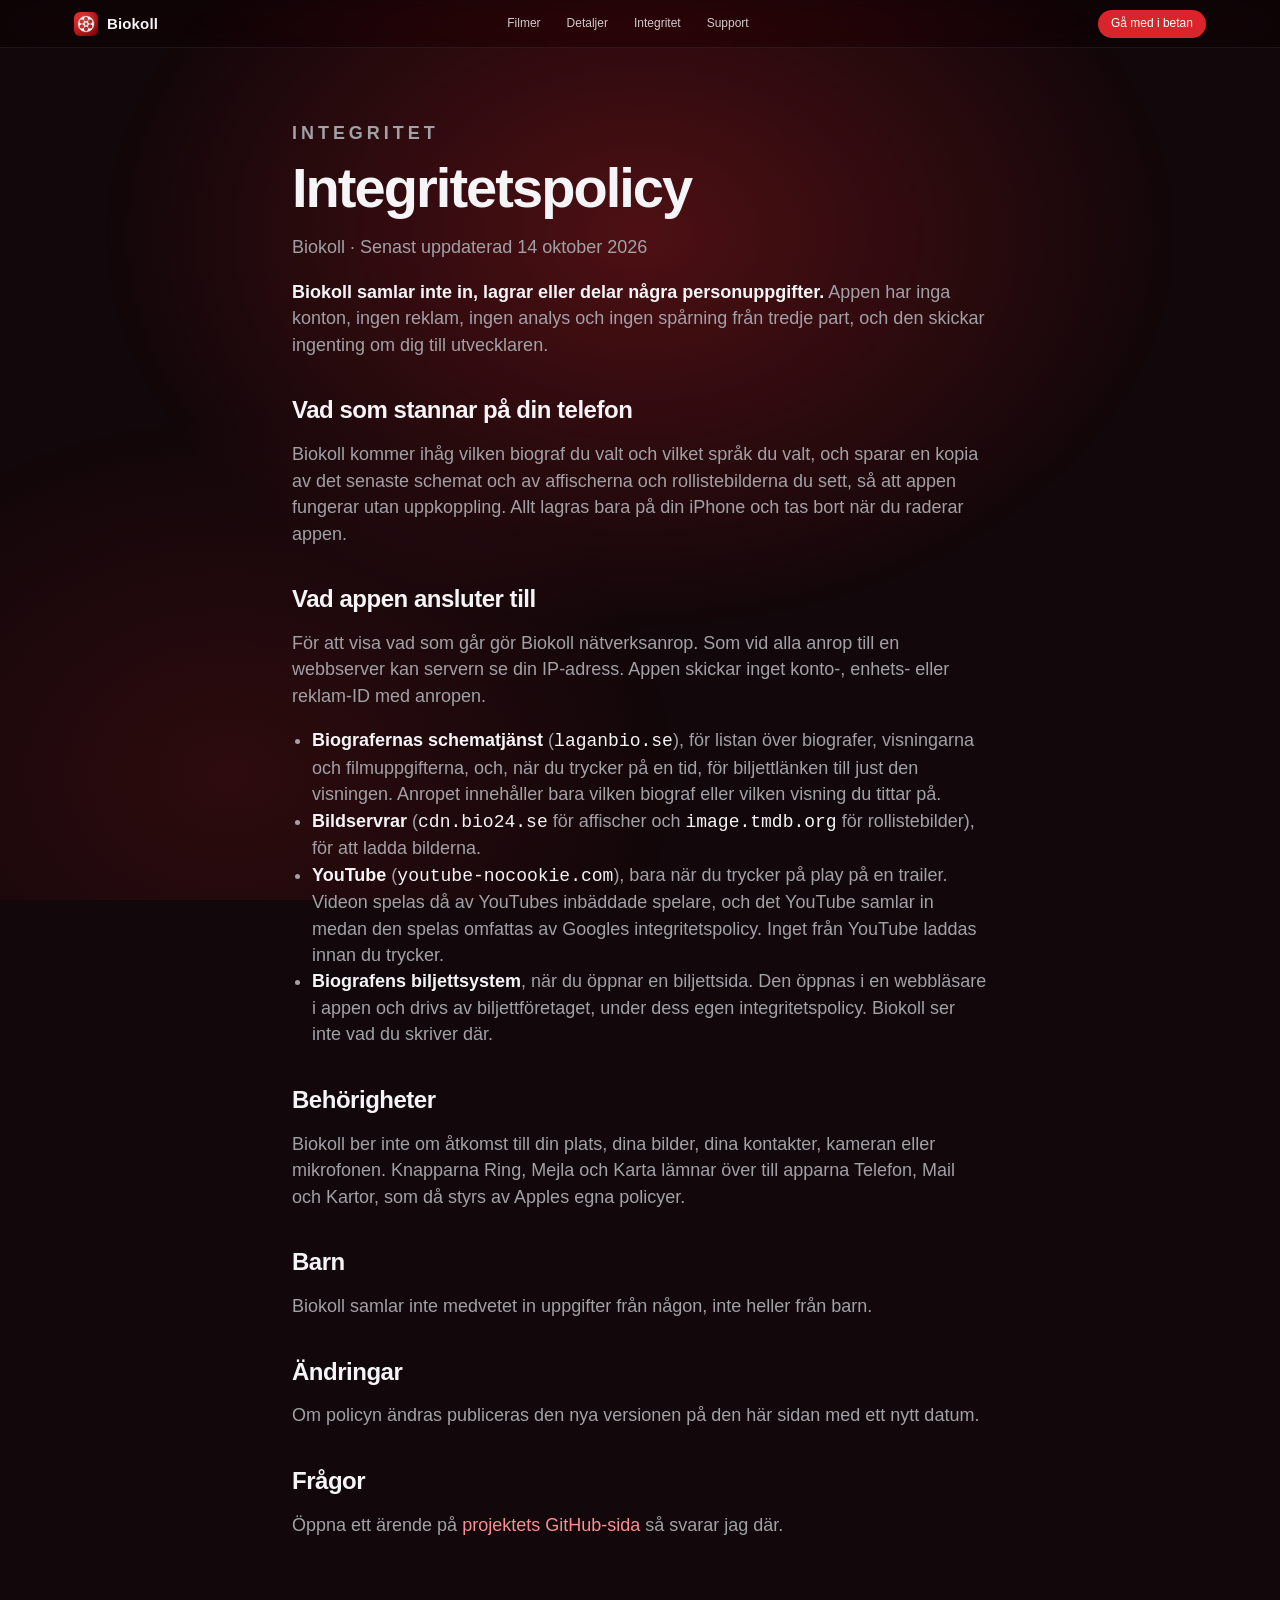
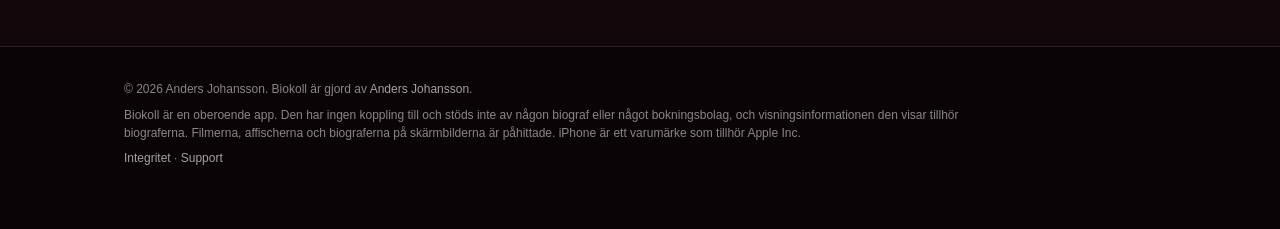
==== commit 3b3cca4f: "Biokoll site in Swedish: copy, Swedish screenshots, Swedish privacy policy and support Co-Authored-B" ====
--- a/privacy.html
+++ b/privacy.html
@@ -1,10 +1,10 @@
 <!doctype html>
-<html lang="en">
+<html lang="sv">
 <head>
   <meta charset="utf-8">
   <meta name="viewport" content="width=device-width, initial-scale=1, viewport-fit=cover">
-  <title>Privacy policy – Biokoll</title>
-  <meta name="description" content="How Biokoll handles your data.">
+  <title>Integritetspolicy – Biokoll</title>
+  <meta name="description" content="Så hanterar Biokoll dina uppgifter.">
   <meta name="theme-color" content="#12070a">
   <link rel="icon" type="image/png" href="assets/favicon.png">
   <link rel="apple-touch-icon" href="assets/apple-touch-icon.png">
@@ -15,43 +15,42 @@
 <div class="ambient" aria-hidden="true"></div>
 <header class="nav"><div class="wrap">
   <a class="brand" href="./"><img src="assets/icon.png" alt="" width="24" height="24">Biokoll</a>
-  <ul><li><a href="./#films">Films</a></li><li><a href="./#details">Details</a></li><li><a href="./privacy.html">Privacy</a></li><li><a href="./support.html">Support</a></li></ul>
-  <a class="buy" href="https://testflight.apple.com/join/zVCBJX56">Join the beta</a>
+  <ul><li><a href="./#filmer">Filmer</a></li><li><a href="./#details">Detaljer</a></li><li><a href="./privacy.html">Integritet</a></li><li><a href="./support.html">Support</a></li></ul>
+  <a class="buy" href="https://testflight.apple.com/join/zVCBJX56">Gå med i betan</a>
 </div></header>
 <main class="doc">
   <article class="prose">
-    <p class="eyebrow">Privacy</p>
-  <h1>Privacy policy</h1>
-    <p class="meta">Biokoll &middot; Last updated 14 October 2026</p>
+    <p class="eyebrow">Integritet</p>
+  <h1>Integritetspolicy</h1>
+    <p class="meta">Biokoll &middot; Senast uppdaterad 14 oktober 2026</p>
 
-    <p><strong>Biokoll does not collect, store or share any personal data.</strong> It has no accounts, no ads, no analytics and no third-party tracking, and it does not send anything about you to the developer.</p>
+    <p><strong>Biokoll samlar inte in, lagrar eller delar några personuppgifter.</strong> Appen har inga konton, ingen reklam, ingen analys och ingen spårning från tredje part, och den skickar ingenting om dig till utvecklaren.</p>
 
-    <h2>What stays on your phone</h2>
-    <p>Biokoll remembers which cinema you picked and which language you chose, and it keeps a copy of the last schedule it loaded and of the posters and cast photos you have seen, so the app works without a connection. This is stored on your iPhone only and is removed when you delete the app.</p>
+    <h2>Vad som stannar på din telefon</h2>
+    <p>Biokoll kommer ihåg vilken biograf du valt och vilket språk du valt, och sparar en kopia av det senaste schemat och av affischerna och rollistebilderna du sett, så att appen fungerar utan uppkoppling. Allt lagras bara på din iPhone och tas bort när du raderar appen.</p>
 
-    <h2>What the app connects to</h2>
-    <p>To show you what is on, Biokoll makes network requests. Like any request to a web server, these let the server see your IP address. The app sends no account, device or advertising identifier with them.</p>
+    <h2>Vad appen ansluter till</h2>
+    <p>För att visa vad som går gör Biokoll nätverksanrop. Som vid alla anrop till en webbserver kan servern se din IP-adress. Appen skickar inget konto-, enhets- eller reklam-ID med anropen.</p>
     <ul>
-      <li><strong>The cinemas&rsquo; schedule service</strong> (<code>laganbio.se</code>), for the list of cinemas, the shows and the film details, and, when you tap a time, for that one showing&rsquo;s ticket link. The request contains only which cinema or which showing you are looking at.</li>
-      <li><strong>Image servers</strong> (<code>cdn.bio24.se</code> for posters and <code>image.tmdb.org</code> for cast photos), to load the pictures.</li>
-      <li><strong>YouTube</strong> (<code>youtube-nocookie.com</code>), only when you tap play on a trailer. The video is then played by YouTube&rsquo;s embedded player, and what YouTube collects while it plays is covered by Google&rsquo;s privacy policy. Nothing from YouTube is loaded before you tap.</li>
-      <li><strong>The cinema&rsquo;s ticket system</strong>, when you open a ticket page. It opens in an in-app browser and is run by the ticketing company, under its own privacy policy. Biokoll does not see what you enter there.</li>
+      <li><strong>Biografernas schematjänst</strong> (<code>laganbio.se</code>), för listan över biografer, visningarna och filmuppgifterna, och, när du trycker på en tid, för biljettlänken till just den visningen. Anropet innehåller bara vilken biograf eller vilken visning du tittar på.</li>
+      <li><strong>Bildservrar</strong> (<code>cdn.bio24.se</code> för affischer och <code>image.tmdb.org</code> för rollistebilder), för att ladda bilderna.</li>
+      <li><strong>YouTube</strong> (<code>youtube-nocookie.com</code>), bara när du trycker på play på en trailer. Videon spelas då av YouTubes inbäddade spelare, och det YouTube samlar in medan den spelas omfattas av Googles integritetspolicy. Inget från YouTube laddas innan du trycker.</li>
+      <li><strong>Biografens biljettsystem</strong>, när du öppnar en biljettsida. Den öppnas i en webbläsare i appen och drivs av biljettföretaget, under dess egen integritetspolicy. Biokoll ser inte vad du skriver där.</li>
     </ul>
 
-    <h2>Permissions</h2>
-    <p>Biokoll does not ask for access to your location, photos, contacts, camera or microphone. The Call, Email and Map buttons hand off to the Phone, Mail and Maps apps, which are then governed by Apple&rsquo;s own policies.</p>
+    <h2>Behörigheter</h2>
+    <p>Biokoll ber inte om åtkomst till din plats, dina bilder, dina kontakter, kameran eller mikrofonen. Knapparna Ring, Mejla och Karta lämnar över till apparna Telefon, Mail och Kartor, som då styrs av Apples egna policyer.</p>
 
-    <h2>Children</h2>
-    <p>Biokoll does not knowingly collect data from anyone, including children.</p>
+    <h2>Barn</h2>
+    <p>Biokoll samlar inte medvetet in uppgifter från någon, inte heller från barn.</p>
 
-    <h2>Changes</h2>
-    <p>If this policy changes, the new version will be posted on this page with an updated date.</p>
+    <h2>Ändringar</h2>
+    <p>Om policyn ändras publiceras den nya versionen på den här sidan med ett nytt datum.</p>
 
-    <h2>Questions</h2>
-    <p>Open an issue on the <a href="https://github.com/iDrewn/reelhouse-web/issues">project&rsquo;s GitHub page</a> and I will answer there.</p>
+    <h2>Frågor</h2>
+    <p>Öppna ett ärende på <a href="https://github.com/iDrewn/reelhouse-web/issues">projektets GitHub-sida</a> så svarar jag där.</p>
   </article>
 </main>
-<footer><div class="wrap"><p>&copy; 2026 Anders Johansson. Biokoll is made by <a href="https://github.com/iDrewn">Anders Johansson</a>.</p>
-    <p>Biokoll is an independent app. It is not affiliated with or endorsed by any cinema or booking provider, and the show information it displays belongs to the cinemas. The films, posters and cinemas in the screenshots are fictional. iPhone is a trademark of Apple Inc.</p></div></footer>
+<footer><div class="wrap"><p>&copy; 2026 Anders Johansson. Biokoll är gjord av <a href="https://github.com/iDrewn">Anders Johansson</a>.</p><p>Biokoll är en oberoende app. Den har ingen koppling till och stöds inte av någon biograf eller något bokningsbolag, och visningsinformationen den visar tillhör biograferna. Filmerna, affischerna och biograferna på skärmbilderna är påhittade. iPhone är ett varumärke som tillhör Apple Inc.</p><p><a href="privacy.html">Integritet</a> &middot; <a href="support.html">Support</a></p></div></footer>
 </body>
 </html>
--- a/motion.css
+++ b/motion.css
@@ -76,6 +76,17 @@
 .fan { position: absolute; inset: 0; display: grid; place-items: end center; perspective: 1700px; }
 .fan .device { grid-area: 1 / 1; height: min(78svh, 112vw * 1.1); margin-bottom: -2svh; }
 .fan.low .device { margin-bottom: -14svh; }
+.fan.mid .device.icon { height: auto; width: clamp(60px, 12vw, 132px); aspect-ratio: 1; margin-bottom: 30svh; border-radius: 22%; overflow: hidden; filter: drop-shadow(0 22px 40px rgba(0,0,0,.55)); }
+.fan.mid .device.icon img { object-fit: cover; }
+.beat-icon { width: 84px; height: 84px; border-radius: 20px; margin-bottom: 18px; box-shadow: 0 14px 36px rgba(var(--glow), .45); }
+.beat .cta { margin-top: 22px; }
+.beat .cta .pill { padding: 10px 20px; font-size: 16px; }
+.track-head { position: absolute; left: 0; right: 0; top: 14svh; padding: 0 24px; text-align: center; z-index: 1; }
+.hstage .pin { align-items: center; }
+.hstage .track { margin-top: 12svh; }
+.track a.card { color: var(--fg); text-decoration: none; gap: 22px; }
+.track a.card:hover { border-color: var(--accent2); }
+.track .go { color: var(--accent2); font-weight: 600; }
 
 /* Big numbers */
 .numbers .pin { display: grid; place-items: center; text-align: center; }
